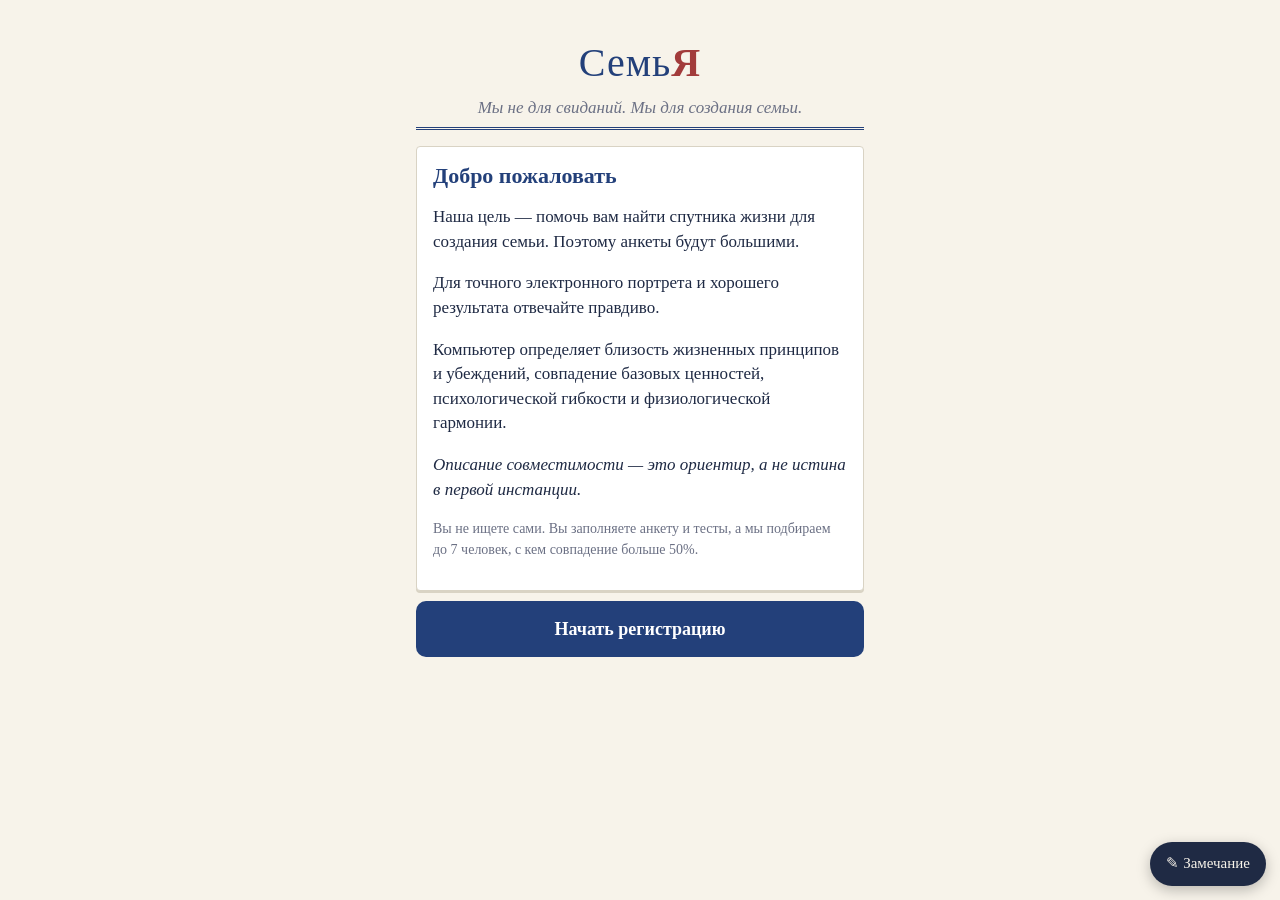
==== 1-ee-videnie.html @ 961d4e2e "Макет «Её видение» Co-Authored-By: Claude Opus 5.5 <noreply@anthropic.com>" ====
<!doctype html>
<html lang="ru">
<head>
<meta charset="utf-8">
<meta name="viewport" content="width=device-width, initial-scale=1">
<title>«СемьЯ» — её видение</title>
<link rel="stylesheet" href="base.css">
<style>
  :root {
    --bg: #F7F3EA; --card: #FFFFFF; --ink: #1F2A44; --muted: #6B7084; --line: #D9D3C4;
    --accent: #23407A; --on-accent: #FFFFFF; --good: #E8F0E3; --warn: #FBF0DA; --r: 10px;
    --font: Georgia, "Times New Roman", serif; --head: Georgia, "Times New Roman", serif;
  }
  .top { text-align: center; padding: 18px 0 6px; border-bottom: 3px double var(--accent); margin-bottom: 16px; }
  .logo { font-size: 40px; color: var(--accent); margin: 0; letter-spacing: 1px; }
  .logo b { color: #A23B3B; }
  .motto { font-style: italic; margin: 4px 0 0; color: var(--muted); }
  .doc { background: var(--card); border: 1px solid var(--line); padding: 16px; border-radius: 4px; box-shadow: 0 2px 0 var(--line); }
  .doc h2 { color: var(--accent); font-size: 22px; margin: 0 0 10px; }
  .imp { display: flex; align-items: center; gap: 6px; font-size: 13px; color: var(--muted); margin-top: 4px; }
  .test { display: flex; justify-content: space-between; gap: 10px; padding: 12px 0; border-bottom: 1px dashed var(--line); }
  .test small { color: var(--muted); display: block; }
  .test .st { font-size: 13px; color: var(--muted); white-space: nowrap; }
  .test .st.go { color: var(--accent); font-weight: 700; }
  .ph { background: repeating-linear-gradient(45deg, #F2EEE4, #F2EEE4 8px, #EAE4D6 8px, #EAE4D6 16px); border-radius: var(--r); padding: 14px 16px; margin-bottom: 10px; color: var(--muted); font-size: 15px; }
  .ph b { color: var(--ink); }
  .plan { display: flex; justify-content: space-between; align-items: center; border: 1.5px solid var(--line); border-radius: var(--r); padding: 14px 16px; margin-bottom: 10px; background: var(--card); }
  .plan.best { border-color: var(--accent); }
  .plan span { color: var(--muted); font-size: 14px; }
  .stamp { display: inline-block; border: 2px solid #A23B3B; color: #A23B3B; padding: 2px 8px; transform: rotate(-3deg); font-size: 13px; margin-bottom: 10px; }
  .card header { font-family: Georgia, serif; }
  .card .lead { font-size: 13px; color: var(--muted); border-top: 0; }
</style>
</head>
<body>
<div class="wrap">
  <div class="top"><p class="logo">Семь<b>Я</b></p><p class="motto">Мы не для свиданий. Мы для создания семьи.</p></div>

  <section data-screen="start">
    <div class="doc">
      <h2>Добро пожаловать</h2>
      <p>Наша цель — помочь вам найти спутника жизни для создания семьи. Поэтому анкеты будут большими.</p>
      <p>Для точного электронного портрета и хорошего результата отвечайте правдиво.</p>
      <p>Компьютер определяет близость жизненных принципов и убеждений, совпадение базовых ценностей, психологической гибкости и физиологической гармонии.</p>
      <p><i>Описание совместимости — это ориентир, а не истина в первой инстанции.</i></p>
      <p class="note">Вы не ищете сами. Вы заполняете анкету и тесты, а мы подбираем до 7 человек, с кем совпадение больше 50%.</p>
    </div>
    <button class="btn" data-go="consent">Начать регистрацию</button>
  </section>

  <section data-screen="consent">
    <div class="doc">
      <h2>Согласие на обработку данных</h2>
      <p>Анкета содержит личные сведения. Мы используем их только для подбора и показываем другим людям только то, что вы отметите.</p>
      <p class="note">В настоящем сайте здесь будет полный текст согласия, составленный юристом.</p>
      <label class="imp" style="font-size:16px;color:var(--ink)"><input type="checkbox" checked> Я согласен(на) на обработку персональных данных</label>
    </div>
    <button class="btn" data-go="anketa">Далее</button>
  </section>

  <section data-screen="anketa">
    <div class="doc">
      <span class="stamp">Анкета 1</span>
      <h2>Личные данные</h2>
      <p class="note">Галочка «важно для меня» — параметр учитывается при подборе.</p>
      <div class="field"><label>Имя или ник</label><input placeholder="Например, Ольга"></div>
      <div class="field"><label>Пол</label><div class="seg"><button data-gender="w" class="sel">Женский</button><button data-gender="m">Мужской</button></div></div>
      <div class="field"><label>Дата рождения (18+)</label><input type="date" value="1985-05-12"></div>
      <div class="field"><label>Место рождения</label><input placeholder="Город"></div>
      <div class="field"><label>Религия</label><select><option>Не указывать</option><option>Православие</option><option>Ислам</option><option>Другое</option></select><label class="imp"><input type="checkbox"> важно для меня</label></div>
      <div class="field"><label>Регион проживания</label><select><option>Тверская область</option><option>Москва</option><option>Санкт-Петербург</option><option>…все 89 субъектов</option></select></div>
      <div class="field"><label>Национальность</label><input><label class="imp"><input type="checkbox"> важно для меня</label></div>
      <div class="field"><label>Образование</label><select><option>Высшее</option><option>Среднее профессиональное</option><option>Несколько высших</option><option>Незаконченное высшее</option></select><label class="imp"><input type="checkbox"> важно для меня</label></div>
      <div class="field"><label>Род занятий</label><select><option>Интеллектуальный труд</option><option>Социальный труд</option><option>Физический труд</option><option>Творческий труд</option><option>Организационно-управленческий</option></select></div>
      <div class="field"><label>Рост, см / вес, кг</label><div class="seg"><input value="168" style="flex:1"><input value="62" style="flex:1"></div><label class="imp"><input type="checkbox"> важно для меня</label></div>
      <div class="field"><label>Телосложение</label><select><option>Эктоморф — худощавое</option><option>Мезоморф — атлетическое</option><option>Эндоморф — округлое</option></select></div>
      <div class="field"><label>Семейный статус</label><select><option>Нет браков, детей нет</option><option>1 брак, 1 ребёнок</option><option>2 брака, 2 детей</option></select></div>
      <div class="field"><label>Коротко о себе (для карточки)</label><select><option>«Ценю в людях доброту, пунктуальность и умение держать слово»</option><option>«Умею создавать уют вокруг себя»</option><option>Написать самому…</option></select></div>
      <div class="field"><label>Высказывание о семье (для карточки)</label><select><option>«Семья — это не главное. Это всё»</option><option>«Семейный круг — безопасная гавань»</option><option>«Семья — это сердце дома»</option></select></div>
      <div class="field"><label>Контакты для знакомства (выберите 2)</label><select><option>WhatsApp и телефон</option><option>Телеграм и почта</option><option>ВКонтакте и Макс</option></select></div>
    </div>
    <button class="btn" data-go="tests">Сохранить и перейти к тестам</button>
  </section>

  <section data-screen="tests">
    <div class="doc">
      <h2>Тесты</h2>
      <p>5 тестов, 123 вопроса, около 30 минут. Можно проходить по одному.</p>
      <div class="test"><div>Определение темперамента<small>20 вопросов, 5 минут</small></div><span class="st">в макете нет</span></div>
      <div class="test"><div>Опросник «Большая пятёрка»<small>40 вопросов, 10 минут</small></div><span class="st">в макете нет</span></div>
      <div class="test"><div>Индекс эмпатии<small>28 вопросов, 7 минут</small></div><span class="st">в макете нет</span></div>
      <div class="test"><div>Ревность<small>15 вопросов, 3 минуты</small></div><span class="st">в макете нет</span></div>
      <div class="test"><div>Совпадение ценностей<small>в макете — 8 вопросов о семье</small></div><span class="st go">пройти →</span></div>
      <p class="note">Тексты пяти тестов пока не прислали. В макете работает только короткий тест о ценностях семьи.</p>
    </div>
    <button class="btn" data-go="quiz">Пройти тест «Совпадение ценностей»</button>
  </section>

  <section data-screen="quiz"><div class="doc" id="quiz"></div></section>

  <section data-screen="portrait">
    <h2 style="color:var(--accent)">Анкета пользователя базовая</h2>
    <p class="note">Свод анкеты и тестов. Это видите только вы.</p>
    <div class="ph"><b>Темперамент:</b> появится после теста «Определение темперамента»</div>
    <div class="ph"><b>Психотип:</b> появится после «Большой пятёрки»</div>
    <div class="ph"><b>Эмпатия · Ревность:</b> появятся после тестов</div>
    <div class="ph"><b>График биоритмов · Гороскоп:</b> заполняются автоматически по дате рождения</div>
    <h3>Жизненные ценности</h3>
    <div id="portrait"></div>
    <button class="btn" data-go="sub">Подать заявку на подбор</button>
  </section>

  <section data-screen="sub">
    <h2 style="color:var(--accent)">Подписка</h2>
    <p>Подбор идёт из имеющейся базы. С ростом базы растёт шанс совместимости, поэтому удобнее подписка на период.</p>
    <div class="plan"><b>3 месяца</b><span>цена — решает заказчица</span></div>
    <div class="plan best"><b>6 месяцев</b><span>цена — решает заказчица</span></div>
    <div class="plan"><b>9 месяцев</b><span>цена — решает заказчица</span></div>
    <div class="plan"><b>12 месяцев</b><span>цена — решает заказчица</span></div>
    <p class="note">В макете оплаты нет: кнопка сразу показывает подбор.</p>
    <button class="btn" data-go="cards">Показать подбор</button>
  </section>

  <section data-screen="cards">
    <h2 style="color:var(--accent)">Ваш подбор</h2>
    <p class="note">До 7 человек, у кого совпадение больше 50%. Все люди выдуманные. Кому написать — решаете вы.</p>
    <div id="cards"></div>
    <button class="btn ghost" data-go="start">В начало</button>
  </section>
</div>
<script>
  window.VARIANT = {
    id: 'ee-videnie', title: 'Её видение',
    quizMeta: (i, n, t) => `Тест «Совпадение ценностей» · вопрос ${i + 1} из ${n}`,
    card: (p, m, i, esc) => `<article class="card"><header><b>${esc(p.name)}</b><span class="pct">${m.pct}%</span></header>
      <p class="lead">Близость жизненных принципов и убеждений, совпадение базовых ценностей, психологической гибкости и физиологической гармонии с вами составляет ${m.pct}%</p>
      <p class="fam">«${esc(p.fam)}»</p>
      <p><span>Год рождения:</span> ${p.year}</p><p><span>Регион проживания:</span> ${esc(p.region)}</p>
      <p><span>Род занятий:</span> ${esc(p.job)}</p><p><span>Семейный статус:</span> ${esc(p.status)}</p>
      <p><span>Коротко о себе:</span> ${esc(p.about)}</p><p><span>Контакты:</span> WhatsApp, телефон</p></article>`,
  };
</script>
<script src="app.js"></script>
</body>
</html>
---- base.css ----
/* Общая основа трёх макетов. Цвета и шрифты задаёт каждый вариант через переменные. */
* { box-sizing: border-box; }
html { -webkit-text-size-adjust: 100%; }
body { margin: 0; background: var(--bg); color: var(--ink); font-family: var(--font); font-size: 17px; line-height: 1.45; }
.wrap { max-width: 480px; margin: 0 auto; padding: 16px 16px 96px; }
[data-screen] { display: none; }
[data-screen].on { display: block; animation: fade .25s ease; }
@keyframes fade { from { opacity: 0; transform: translateY(6px); } to { opacity: 1; transform: none; } }
h1, h2, h3 { font-family: var(--head); line-height: 1.15; }
button { font: inherit; cursor: pointer; }
.btn { display: block; width: 100%; padding: 15px 18px; margin: 10px 0; border: 0; border-radius: var(--r); background: var(--accent); color: var(--on-accent); font-weight: 700; font-size: 18px; text-align: center; text-decoration: none; }
.btn.ghost { background: transparent; color: var(--accent); border: 2px solid var(--accent); }
.field { margin: 12px 0; }
.field label { display: block; font-size: 14px; color: var(--muted); margin-bottom: 4px; }
.field input, .field select { width: 100%; padding: 12px; font: inherit; border: 1.5px solid var(--line); border-radius: calc(var(--r) * .7); background: var(--card); color: var(--ink); }
.seg { display: flex; gap: 8px; }
.seg button { flex: 1; padding: 12px; border: 1.5px solid var(--line); border-radius: calc(var(--r) * .7); background: var(--card); color: var(--ink); }
.seg button.sel { border-color: var(--accent); background: var(--accent); color: var(--on-accent); }
.note { font-size: 14px; color: var(--muted); }

/* тест */
.q-meta { font-size: 14px; color: var(--muted); }
.q-bar { height: 6px; background: var(--line); border-radius: 3px; margin: 8px 0 16px; overflow: hidden; }
.q-bar i { display: block; height: 100%; background: var(--accent); transition: width .3s; }
.q-text { font-size: 24px; margin: 0 0 16px; }
.q-opt { display: block; width: 100%; text-align: left; padding: 15px 16px; margin: 0 0 10px; border: 1.5px solid var(--line); border-radius: var(--r); background: var(--card); color: var(--ink); }
.q-opt:hover, .q-opt.sel { border-color: var(--accent); }
.q-back { background: none; border: 0; color: var(--muted); padding: 8px 0; }

/* портрет и карточки */
.p-item { background: var(--card); border-radius: var(--r); padding: 14px 16px; margin-bottom: 10px; border: 1px solid var(--line); }
.p-theme { font-size: 13px; text-transform: uppercase; letter-spacing: 1px; color: var(--accent); font-weight: 700; }
.p-item p { margin: 4px 0 0; }
.card { background: var(--card); border: 1px solid var(--line); border-radius: var(--r); overflow: hidden; margin-bottom: 14px; }
.card header { display: flex; justify-content: space-between; align-items: center; padding: 12px 16px; background: var(--accent); color: var(--on-accent); font-size: 20px; }
.card .pct { background: var(--on-accent); color: var(--accent); border-radius: 99px; padding: 2px 12px; font-weight: 700; }
.card p { margin: 0; padding: 7px 16px; border-top: 1px solid var(--line); font-size: 15px; }
.card p span { color: var(--muted); }
.card .fam { font-style: italic; color: var(--accent); border-top: 0; padding-top: 10px; }
.card .same { background: var(--good); }
.card .talk { background: var(--warn); }
.empty { color: var(--muted); }

/* жучок */
.bug { position: fixed; right: 14px; bottom: 14px; z-index: 50; padding: 11px 16px; border: 0; border-radius: 99px; background: var(--ink); color: var(--bg); font-size: 15px; box-shadow: 0 4px 14px rgba(0,0,0,.25); }
.bug-dlg { display: none; position: fixed; inset: 0; z-index: 60; background: rgba(0,0,0,.45); align-items: flex-end; justify-content: center; }
.bug-dlg.on { display: flex; }
.bug-box { width: 100%; max-width: 480px; background: #fff; color: #222; border-radius: 16px 16px 0 0; padding: 18px 16px 22px; font-family: Arial, sans-serif; }
.bug-box textarea { width: 100%; font: inherit; padding: 10px; border: 1px solid #ccc; border-radius: 8px; }
.bug-hint, .bug-count { font-size: 13px; color: #666; margin: 4px 0 8px; }
.bug-row { display: flex; gap: 6px; flex-wrap: wrap; margin-top: 8px; }
.bug-row button { flex: 1; padding: 10px; border: 1px solid #bbb; border-radius: 8px; background: #f4f4f4; font-size: 14px; }
.bug-row [data-save] { background: #222; color: #fff; border-color: #222; }
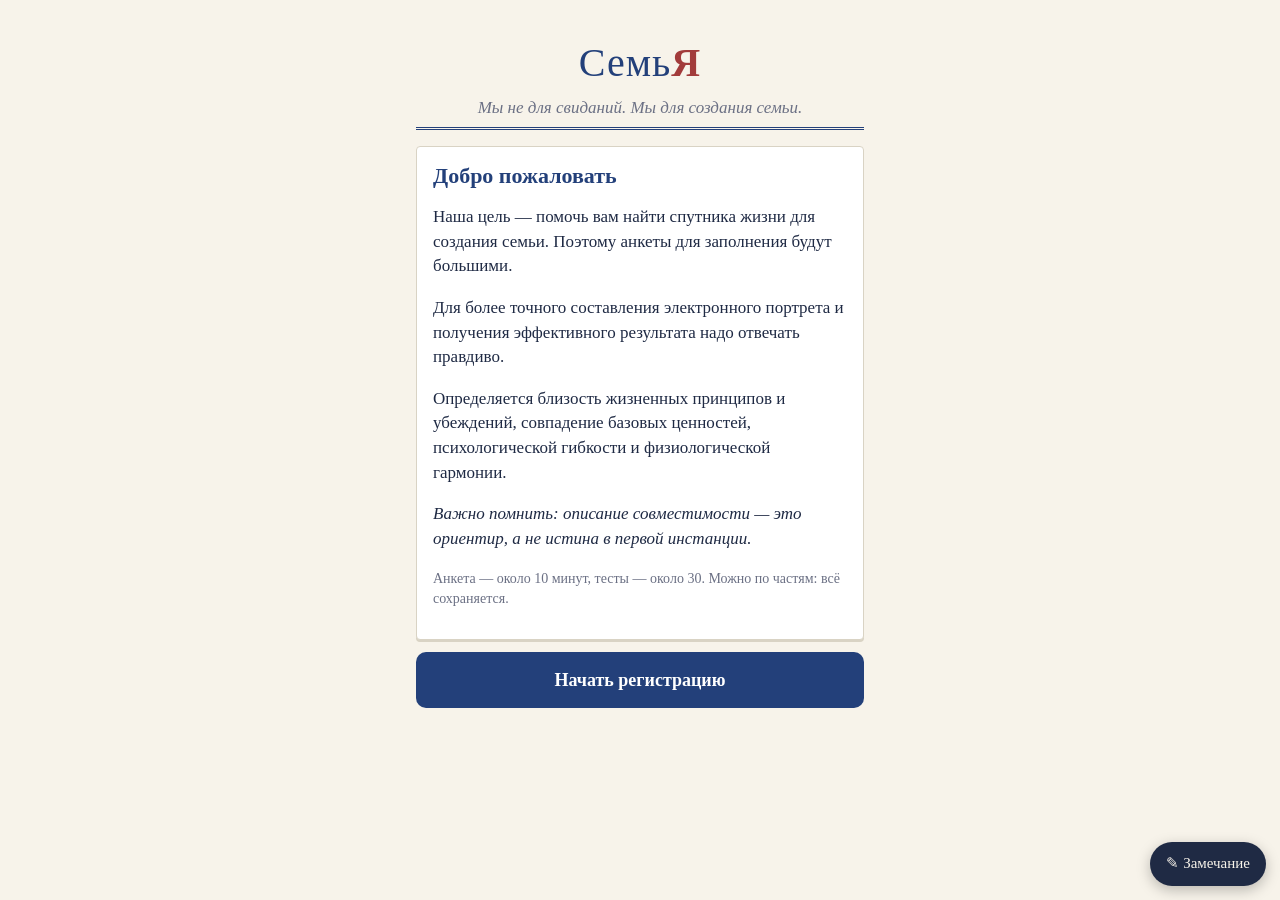
==== commit 0786efea: "Версия 3: три разных продукта — её версия по документам, «Один человек в день», «Семь дней вслепую»;" ====
--- a/1-ee-videnie.html
+++ b/1-ee-videnie.html
@@ -3,143 +3,60 @@
 <head>
 <meta charset="utf-8">
 <meta name="viewport" content="width=device-width, initial-scale=1">
-<title>«СемьЯ» — её видение</title>
+<title>«СемьЯ» — ваша версия</title>
 <link rel="stylesheet" href="base.css">
 <style>
-  :root {
-    --bg: #F7F3EA; --card: #FFFFFF; --ink: #1F2A44; --muted: #6B7084; --line: #D9D3C4;
-    --accent: #23407A; --on-accent: #FFFFFF; --good: #E8F0E3; --warn: #FBF0DA; --r: 10px;
-    --font: Georgia, "Times New Roman", serif; --head: Georgia, "Times New Roman", serif;
-  }
+  :root { --bg: #F7F3EA; --card: #FFFFFF; --ink: #1F2A44; --muted: #6B7084; --line: #D9D3C4; --accent: #23407A; --on-accent: #FFFFFF;
+          --good: #E8F0E3; --warn: #FBF0DA; --r: 10px; --font: Georgia, "Times New Roman", serif; --head: Georgia, "Times New Roman", serif; }
   .top { text-align: center; padding: 18px 0 6px; border-bottom: 3px double var(--accent); margin-bottom: 16px; }
-  .logo { font-size: 40px; color: var(--accent); margin: 0; letter-spacing: 1px; }
-  .logo b { color: #A23B3B; }
+  .logo { font-size: 40px; color: var(--accent); margin: 0; letter-spacing: 1px; } .logo b { color: #A23B3B; }
   .motto { font-style: italic; margin: 4px 0 0; color: var(--muted); }
-  .doc { background: var(--card); border: 1px solid var(--line); padding: 16px; border-radius: 4px; box-shadow: 0 2px 0 var(--line); }
-  .doc h2 { color: var(--accent); font-size: 22px; margin: 0 0 10px; }
-  .imp { display: flex; align-items: center; gap: 6px; font-size: 13px; color: var(--muted); margin-top: 4px; }
-  .test { display: flex; justify-content: space-between; gap: 10px; padding: 12px 0; border-bottom: 1px dashed var(--line); }
-  .test small { color: var(--muted); display: block; }
-  .test .st { font-size: 13px; color: var(--muted); white-space: nowrap; }
-  .test .st.go { color: var(--accent); font-weight: 700; }
-  .ph { background: repeating-linear-gradient(45deg, #F2EEE4, #F2EEE4 8px, #EAE4D6 8px, #EAE4D6 16px); border-radius: var(--r); padding: 14px 16px; margin-bottom: 10px; color: var(--muted); font-size: 15px; }
-  .ph b { color: var(--ink); }
+  .doc { background: var(--card); border: 1px solid var(--line); padding: 16px; border-radius: 4px; box-shadow: 0 2px 0 var(--line); margin-bottom: 12px; }
+  .doc h2, .h { color: var(--accent); font-size: 22px; margin: 0 0 10px; } .h { margin-top: 8px; }
+  .doc h3 { color: var(--accent); margin: 18px 0 6px; font-size: 18px; } .center { text-align: center; color: var(--accent); }
+  .stamp { display: inline-block; border: 2px solid #A23B3B; color: #A23B3B; padding: 2px 8px; transform: rotate(-3deg); font-size: 13px; margin-bottom: 10px; }
+  .imp { display: flex; align-items: flex-start; gap: 6px; font-size: 13px; color: var(--muted); margin-top: 6px; } .imp small { display: block; font-size: 12px; }
+  .imp.big { font-size: 16px; color: var(--ink); margin: 10px 0; }
+  .field select { margin-bottom: 6px; } .field textarea { width: 100%; font: inherit; padding: 10px; border: 1.5px solid var(--line); border-radius: 7px; margin-top: 6px; }
+  .hide { display: none; }
+  .bmi { margin: 6px 0 0; font-size: 15px; }
+  .checks { display: grid; grid-template-columns: 1fr 1fr; gap: 6px 10px; font-size: 15px; }
+  .photos { display: flex; gap: 10px; margin: 6px 0 12px; } .phbox { flex: 1; border: 1.5px dashed var(--line); border-radius: 8px; padding: 14px 8px; text-align: center; color: var(--muted); font-size: 15px; }
+  .phbox.ini { font-size: 34px; color: var(--accent); } .phbox small { font-size: 12px; }
+  .test { display: flex; justify-content: space-between; gap: 10px; width: 100%; text-align: left; padding: 12px 0; border: 0; border-bottom: 1px dashed var(--line); background: none; color: var(--ink); }
+  .test small { color: var(--muted); display: block; font-size: 14px; } .st { font-size: 14px; white-space: nowrap; } .st.go { color: var(--accent); font-weight: 700; } .st.ok { color: #4F8A3F; }
+  .res { margin: 4px 0 6px; font-size: 14px; color: #4F8A3F; } .prog { font-weight: 700; color: var(--accent); }
+  .scale { display: flex; gap: 6px; } .scale .q-opt { text-align: center; padding: 14px 0; }
+  .sv { display: flex; justify-content: space-between; gap: 12px; padding: 7px 0; border-bottom: 1px solid #EEE8DA; font-size: 15px; } .sv span { color: var(--muted); } .sv b { text-align: right; font-weight: 400; }
+  .legend { font-size: 12px; margin: 2px 0 0; } .zod { background: var(--warn); padding: 10px 12px; border-radius: 6px; }
+  .counts { display: flex; gap: 6px; } .counts button { flex: 1; padding: 12px 0; border: 1.5px solid var(--line); background: var(--card); border-radius: 7px; font-size: 18px; }
+  .counts button.sel { background: var(--accent); color: #fff; border-color: var(--accent); }
   .plan { display: flex; justify-content: space-between; align-items: center; border: 1.5px solid var(--line); border-radius: var(--r); padding: 14px 16px; margin-bottom: 10px; background: var(--card); }
-  .plan.best { border-color: var(--accent); }
-  .plan span { color: var(--muted); font-size: 14px; }
-  .stamp { display: inline-block; border: 2px solid #A23B3B; color: #A23B3B; padding: 2px 8px; transform: rotate(-3deg); font-size: 13px; margin-bottom: 10px; }
-  .card header { font-family: Georgia, serif; }
-  .card .lead { font-size: 13px; color: var(--muted); border-top: 0; }
+  .plan.best { border-color: var(--accent); } .plan span { color: var(--muted); font-size: 14px; }
+  .btn[disabled] { opacity: .45; }
+  /* карточка — по её образцу №4 */
+  .kcard { background: #FFFDF7; border: 1px solid var(--line); border-radius: 6px; padding: 16px; margin: 0 0 18px; box-shadow: 0 10px 22px rgba(35,64,122,.10); position: relative; }
+  .kcard.prev { border-style: dashed; }
+  .k-num { font-family: "Courier New", monospace; font-size: 13px; color: var(--muted); letter-spacing: 2px; }
+  .k-head { display: flex; align-items: center; gap: 12px; margin: 8px 0; } .k-head h3 { margin: 0; font-size: 26px; color: var(--accent); }
+  .k-photo { flex: 0 0 60px; height: 60px; border-radius: 50%; background: linear-gradient(135deg, #DCE4F2, #F3E5D6); box-shadow: 0 0 0 2px var(--accent); display: flex; align-items: center; justify-content: center; font-size: 28px; color: var(--accent); }
+  .k-phrase { font-size: 15px; margin: 6px 0; } .k-phrase b { color: #A23B3B; font-size: 20px; }
+  .k-axes { font-size: 13px; color: var(--muted); margin: 0 0 10px; } .k-axes small { font-size: 12px; }
+  .k-quote { font-style: italic; font-size: 18px; color: #A23B3B; border-top: 1px solid #EEE8DA; border-bottom: 1px solid #EEE8DA; padding: 8px 0; margin-bottom: 8px; }
+  .k-quote small { display: block; font-style: normal; font-size: 12px; color: var(--muted); }
+  details summary { color: var(--accent); font-weight: 700; padding: 8px 0; cursor: pointer; }
+  .ok { color: #4F8A3F; } .doc.ok { background: var(--good); }
+  .inbox { display: block; width: 100%; padding: 14px; margin: 6px 0 12px; border: 2px solid #A23B3B; color: #A23B3B; background: #fff; border-radius: var(--r); font-size: 17px; font-weight: 700; }
+  .msg { font-size: 17px; } .two { display: flex; gap: 8px; } .two .btn { margin: 6px 0; }
 </style>
 </head>
 <body>
 <div class="wrap">
   <div class="top"><p class="logo">Семь<b>Я</b></p><p class="motto">Мы не для свиданий. Мы для создания семьи.</p></div>
-
-  <section data-screen="start">
-    <div class="doc">
-      <h2>Добро пожаловать</h2>
-      <p>Наша цель — помочь вам найти спутника жизни для создания семьи. Поэтому анкеты будут большими.</p>
-      <p>Для точного электронного портрета и хорошего результата отвечайте правдиво.</p>
-      <p>Компьютер определяет близость жизненных принципов и убеждений, совпадение базовых ценностей, психологической гибкости и физиологической гармонии.</p>
-      <p><i>Описание совместимости — это ориентир, а не истина в первой инстанции.</i></p>
-      <p class="note">Вы не ищете сами. Вы заполняете анкету и тесты, а мы подбираем до 7 человек, с кем совпадение больше 50%.</p>
-    </div>
-    <button class="btn" data-go="consent">Начать регистрацию</button>
-  </section>
-
-  <section data-screen="consent">
-    <div class="doc">
-      <h2>Согласие на обработку данных</h2>
-      <p>Анкета содержит личные сведения. Мы используем их только для подбора и показываем другим людям только то, что вы отметите.</p>
-      <p class="note">В настоящем сайте здесь будет полный текст согласия, составленный юристом.</p>
-      <label class="imp" style="font-size:16px;color:var(--ink)"><input type="checkbox" checked> Я согласен(на) на обработку персональных данных</label>
-    </div>
-    <button class="btn" data-go="anketa">Далее</button>
-  </section>
-
-  <section data-screen="anketa">
-    <div class="doc">
-      <span class="stamp">Анкета 1</span>
-      <h2>Личные данные</h2>
-      <p class="note">Галочка «важно для меня» — параметр учитывается при подборе.</p>
-      <div class="field"><label>Имя или ник</label><input placeholder="Например, Ольга"></div>
-      <div class="field"><label>Пол</label><div class="seg"><button data-gender="w" class="sel">Женский</button><button data-gender="m">Мужской</button></div></div>
-      <div class="field"><label>Дата рождения (18+)</label><input type="date" value="1985-05-12"></div>
-      <div class="field"><label>Место рождения</label><input placeholder="Город"></div>
-      <div class="field"><label>Религия</label><select><option>Не указывать</option><option>Православие</option><option>Ислам</option><option>Другое</option></select><label class="imp"><input type="checkbox"> важно для меня</label></div>
-      <div class="field"><label>Регион проживания</label><select><option>Тверская область</option><option>Москва</option><option>Санкт-Петербург</option><option>…все 89 субъектов</option></select></div>
-      <div class="field"><label>Национальность</label><input><label class="imp"><input type="checkbox"> важно для меня</label></div>
-      <div class="field"><label>Образование</label><select><option>Высшее</option><option>Среднее профессиональное</option><option>Несколько высших</option><option>Незаконченное высшее</option></select><label class="imp"><input type="checkbox"> важно для меня</label></div>
-      <div class="field"><label>Род занятий</label><select><option>Интеллектуальный труд</option><option>Социальный труд</option><option>Физический труд</option><option>Творческий труд</option><option>Организационно-управленческий</option></select></div>
-      <div class="field"><label>Рост, см / вес, кг</label><div class="seg"><input value="168" style="flex:1"><input value="62" style="flex:1"></div><label class="imp"><input type="checkbox"> важно для меня</label></div>
-      <div class="field"><label>Телосложение</label><select><option>Эктоморф — худощавое</option><option>Мезоморф — атлетическое</option><option>Эндоморф — округлое</option></select></div>
-      <div class="field"><label>Семейный статус</label><select><option>Нет браков, детей нет</option><option>1 брак, 1 ребёнок</option><option>2 брака, 2 детей</option></select></div>
-      <div class="field"><label>Коротко о себе (для карточки)</label><select><option>«Ценю в людях доброту, пунктуальность и умение держать слово»</option><option>«Умею создавать уют вокруг себя»</option><option>Написать самому…</option></select></div>
-      <div class="field"><label>Высказывание о семье (для карточки)</label><select><option>«Семья — это не главное. Это всё»</option><option>«Семейный круг — безопасная гавань»</option><option>«Семья — это сердце дома»</option></select></div>
-      <div class="field"><label>Контакты для знакомства (выберите 2)</label><select><option>WhatsApp и телефон</option><option>Телеграм и почта</option><option>ВКонтакте и Макс</option></select></div>
-    </div>
-    <button class="btn" data-go="tests">Сохранить и перейти к тестам</button>
-  </section>
-
-  <section data-screen="tests">
-    <div class="doc">
-      <h2>Тесты</h2>
-      <p>5 тестов, 123 вопроса, около 30 минут. Можно проходить по одному.</p>
-      <div class="test"><div>Определение темперамента<small>20 вопросов, 5 минут</small></div><span class="st">в макете нет</span></div>
-      <div class="test"><div>Опросник «Большая пятёрка»<small>40 вопросов, 10 минут</small></div><span class="st">в макете нет</span></div>
-      <div class="test"><div>Индекс эмпатии<small>28 вопросов, 7 минут</small></div><span class="st">в макете нет</span></div>
-      <div class="test"><div>Ревность<small>15 вопросов, 3 минуты</small></div><span class="st">в макете нет</span></div>
-      <div class="test"><div>Совпадение ценностей<small>в макете — 8 вопросов о семье</small></div><span class="st go">пройти →</span></div>
-      <p class="note">Тексты пяти тестов пока не прислали. В макете работает только короткий тест о ценностях семьи.</p>
-    </div>
-    <button class="btn" data-go="quiz">Пройти тест «Совпадение ценностей»</button>
-  </section>
-
-  <section data-screen="quiz"><div class="doc" id="quiz"></div></section>
-
-  <section data-screen="portrait">
-    <h2 style="color:var(--accent)">Анкета пользователя базовая</h2>
-    <p class="note">Свод анкеты и тестов. Это видите только вы.</p>
-    <div class="ph"><b>Темперамент:</b> появится после теста «Определение темперамента»</div>
-    <div class="ph"><b>Психотип:</b> появится после «Большой пятёрки»</div>
-    <div class="ph"><b>Эмпатия · Ревность:</b> появятся после тестов</div>
-    <div class="ph"><b>График биоритмов · Гороскоп:</b> заполняются автоматически по дате рождения</div>
-    <h3>Жизненные ценности</h3>
-    <div id="portrait"></div>
-    <button class="btn" data-go="sub">Подать заявку на подбор</button>
-  </section>
-
-  <section data-screen="sub">
-    <h2 style="color:var(--accent)">Подписка</h2>
-    <p>Подбор идёт из имеющейся базы. С ростом базы растёт шанс совместимости, поэтому удобнее подписка на период.</p>
-    <div class="plan"><b>3 месяца</b><span>цена — решает заказчица</span></div>
-    <div class="plan best"><b>6 месяцев</b><span>цена — решает заказчица</span></div>
-    <div class="plan"><b>9 месяцев</b><span>цена — решает заказчица</span></div>
-    <div class="plan"><b>12 месяцев</b><span>цена — решает заказчица</span></div>
-    <p class="note">В макете оплаты нет: кнопка сразу показывает подбор.</p>
-    <button class="btn" data-go="cards">Показать подбор</button>
-  </section>
-
-  <section data-screen="cards">
-    <h2 style="color:var(--accent)">Ваш подбор</h2>
-    <p class="note">До 7 человек, у кого совпадение больше 50%. Все люди выдуманные. Кому написать — решаете вы.</p>
-    <div id="cards"></div>
-    <button class="btn ghost" data-go="start">В начало</button>
-  </section>
+  <div id="app"></div>
 </div>
-<script>
-  window.VARIANT = {
-    id: 'ee-videnie', title: 'Её видение',
-    quizMeta: (i, n, t) => `Тест «Совпадение ценностей» · вопрос ${i + 1} из ${n}`,
-    card: (p, m, i, esc) => `<article class="card"><header><b>${esc(p.name)}</b><span class="pct">${m.pct}%</span></header>
-      <p class="lead">Близость жизненных принципов и убеждений, совпадение базовых ценностей, психологической гибкости и физиологической гармонии с вами составляет ${m.pct}%</p>
-      <p class="fam">«${esc(p.fam)}»</p>
-      <p><span>Год рождения:</span> ${p.year}</p><p><span>Регион проживания:</span> ${esc(p.region)}</p>
-      <p><span>Род занятий:</span> ${esc(p.job)}</p><p><span>Семейный статус:</span> ${esc(p.status)}</p>
-      <p><span>Коротко о себе:</span> ${esc(p.about)}</p><p><span>Контакты:</span> WhatsApp, телефон</p></article>`,
-  };
-</script>
-<script src="app.js"></script>
+<script src="people.js"></script>
+<script src="notes.js"></script>
+<script src="v1.js"></script>
 </body>
 </html>
--- a/base.css
+++ b/base.css
@@ -51,3 +51,24 @@
 .bug-row { display: flex; gap: 6px; flex-wrap: wrap; margin-top: 8px; }
 .bug-row button { flex: 1; padding: 10px; border: 1px solid #bbb; border-radius: 8px; background: #f4f4f4; font-size: 14px; }
 .bug-row [data-save] { background: #222; color: #fff; border-color: #222; }
+.bug-row [data-share] { background: #25A35A; color: #fff; border-color: #25A35A; }
+.bug-ok { min-height: 18px; margin: 8px 0 0; font-size: 14px; color: #25A35A; }
+@media (prefers-reduced-motion: reduce) { * { animation: none !important; transition: none !important; } }
+
+/* карточка человека v2: без «таблицы» */
+.pcard { background: var(--card); border: 1px solid var(--line); border-radius: calc(var(--r) * 1.3); padding: 16px; margin-bottom: 16px; box-shadow: 0 6px 18px rgba(0,0,0,.06); }
+.pc-top { display: flex; align-items: center; gap: 12px; }
+.ava { flex: 0 0 52px; height: 52px; border-radius: 50%; background: var(--accent); color: var(--on-accent); display: flex; align-items: center; justify-content: center; font-family: var(--head); font-size: 24px; }
+.pc-who { flex: 1; min-width: 0; }
+.pc-who b { display: block; font-size: 19px; }
+.pc-who small { color: var(--muted); font-size: 14px; }
+.ring { --p: 50; flex: 0 0 58px; height: 58px; border-radius: 50%; display: flex; align-items: center; justify-content: center;
+  background: conic-gradient(var(--accent) calc(var(--p) * 1%), var(--line) 0); }
+.ring span { width: 46px; height: 46px; border-radius: 50%; background: var(--card); display: flex; align-items: center; justify-content: center; font-weight: 700; font-size: 15px; color: var(--accent); }
+.pcard blockquote { margin: 14px 0 8px; font-family: var(--head); font-style: italic; font-size: 19px; line-height: 1.3; color: var(--accent); }
+.pc-about { margin: 0 0 10px; color: var(--ink); }
+.chips { display: flex; flex-wrap: wrap; gap: 6px; margin-top: 6px; }
+.chips span { padding: 5px 11px; border-radius: 99px; background: var(--bg); border: 1px solid var(--line); font-size: 14px; }
+.chips .ok { background: var(--good); border-color: transparent; }
+.chips .talk { background: var(--warn); border-color: transparent; }
+.pc-hint { margin: 8px 0 0; font-size: 13px; color: var(--muted); }
